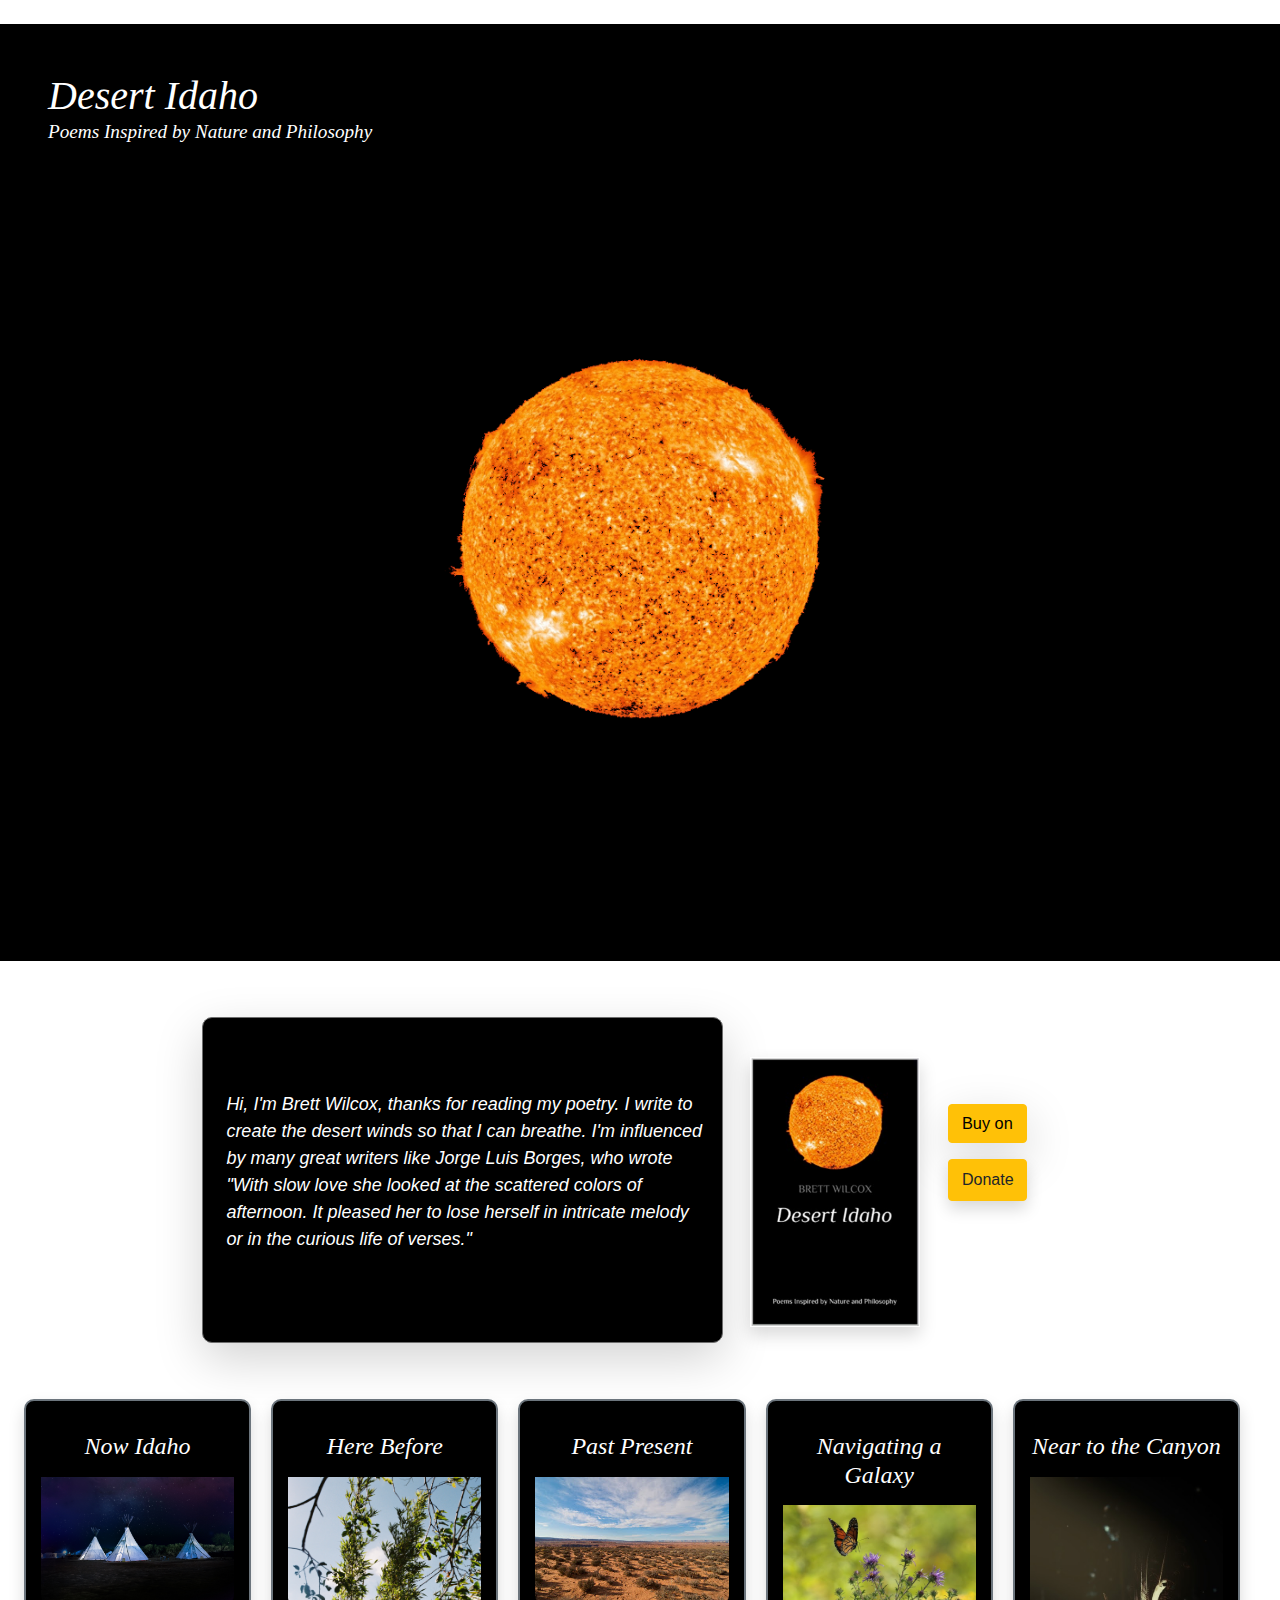
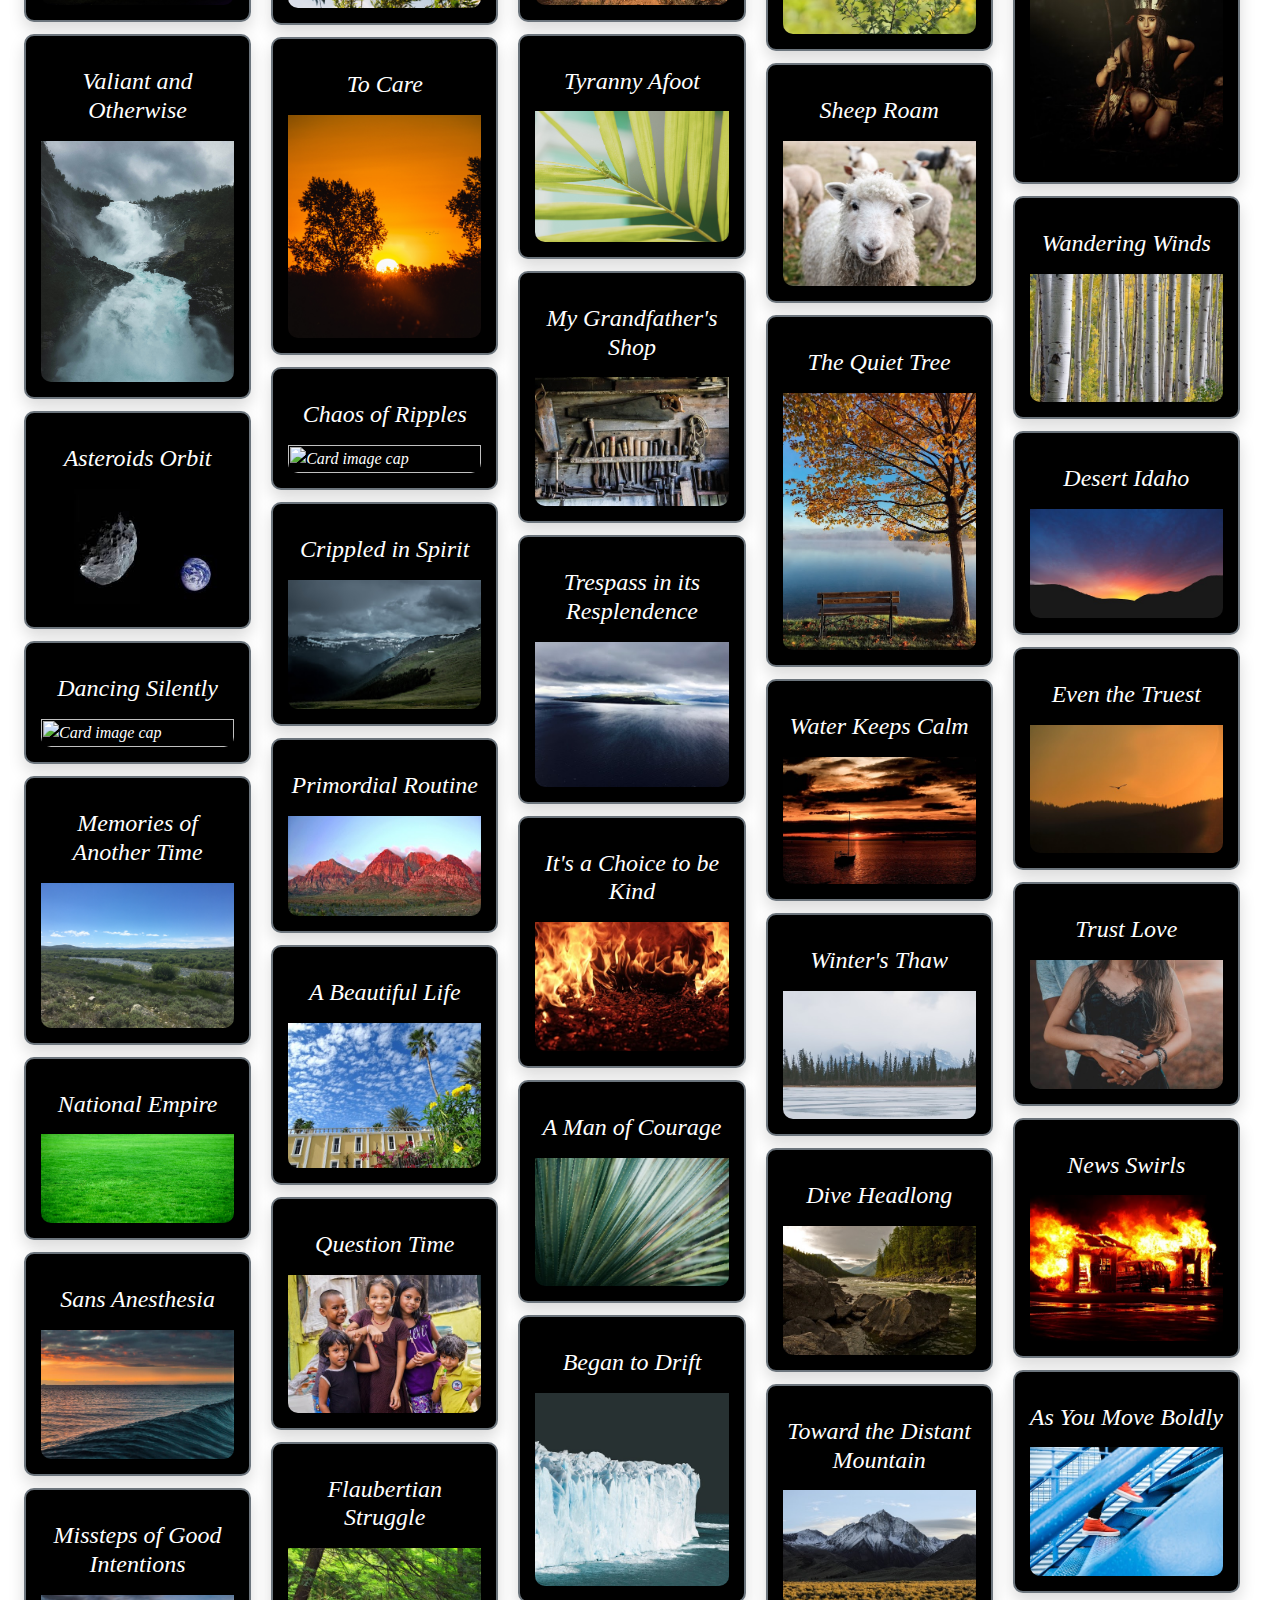
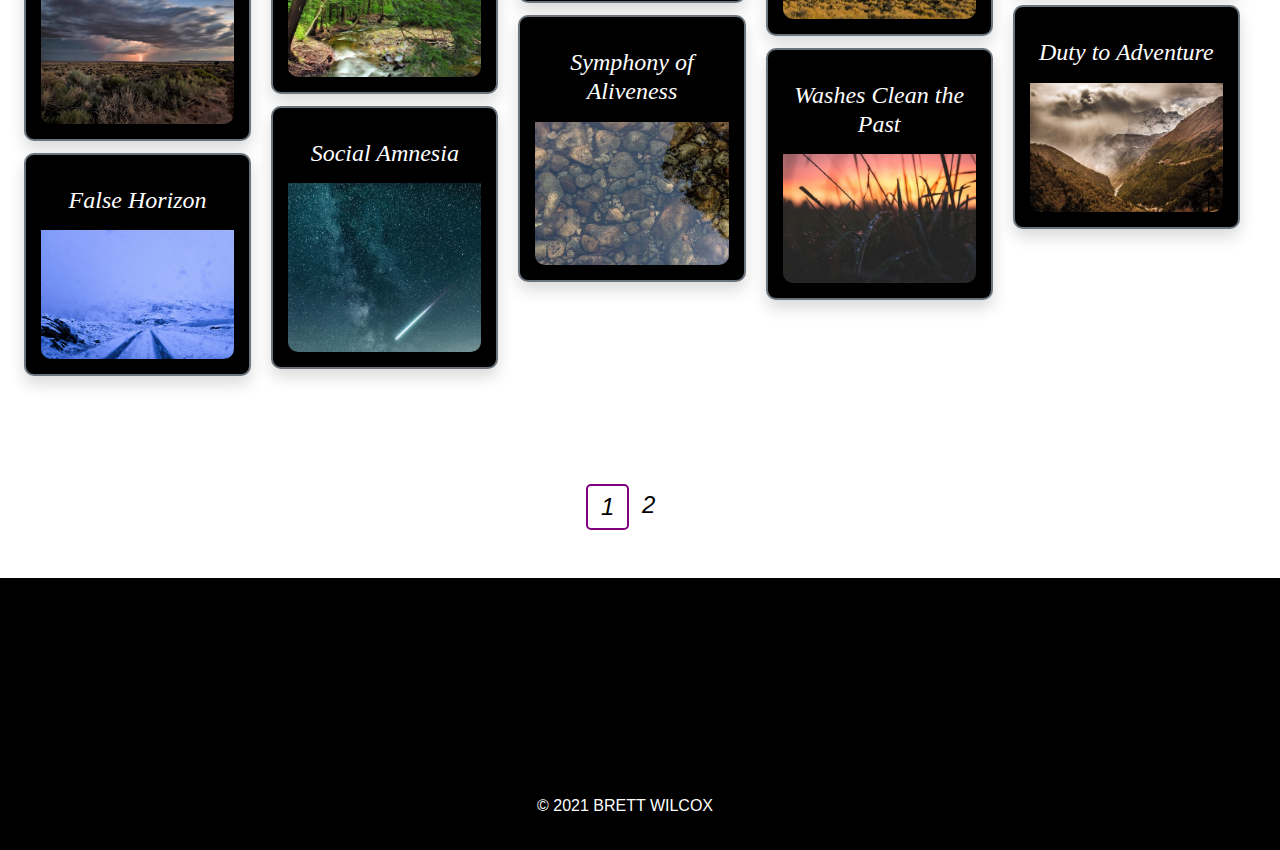
==== index.html @ bc4208cd "Finished, lets deploy" ====
﻿﻿<!DOCTYPE html>
<html lang="en">

<head>
    <!-- Global site tag (gtag.js) - Google Analytics -->
    <script async src="https://www.googletagmanager.com/gtag/js?id=UA-128717086-1"></script>
    <script>
        window.dataLayer = window.dataLayer || [];
        function gtag() { dataLayer.push(arguments); }
        gtag('js', new Date());
        gtag('config', 'UA-128717086-1');
    </script>
    <!--Google Adsense-->
    <script data-ad-client="ca-pub-0824501471021286" async
        src="https://pagead2.googlesyndication.com/pagead/js/adsbygoogle.js"></script>
    <meta charset="UTF-8">
    <meta name="viewport" content="width=device-width, initial-scale=1.0">
    <meta http-equiv="X-UA-Compatible" content="ie=edge">
    <meta http-equiv="X-Content-Security-Policy: allow 'self'; img-src data">
    <title>Desert Idaho</title>
    <link href="https://fonts.googleapis.com/css?family=Cardo:400i" rel="stylesheet">
    <link rel="apple-touch-icon" sizes="180x180" href="/apple-touch-icon.png">
    <link rel="icon" type="image/png" sizes="32x32" href="/favicon-32x32.png">
    <link rel="icon" type="image/png" sizes="16x16" href="/favicon-16x16.png">
    <link rel="icon" type="image/png" sizes="16x16" href="/favicon.ico">
    <link rel="manifest" href="/site.webmanifest">
    <link rel="stylesheet" href="https://stackpath.bootstrapcdn.com/bootstrap/4.3.1/css/bootstrap.min.css"
        integrity="sha384-ggOyR0iXCbMQv3Xipma34MD+dH/1fQ784/j6cY/iJTQUOhcWr7x9JvoRxT2MZw1T" crossorigin="anonymous">
    <link rel="stylesheet" href="https://use.fontawesome.com/releases/v5.2.0/css/all.css"
        integrity="sha384-hWVjflwFxL6sNzntih27bfxkr27PmbbK/iSvJ+a4+0owXq79v+lsFkW54bOGbiDQ" crossorigin="anonymous">
    <link rel="stylesheet" href="assets/css/style.css">
</head>
<a name="top"></a>

<body class="container-fluid col-sm-12">

    <header class="col-sm-12">
        <div class="row pt-3 sticky-top" id="top-title-subtitle">
            <h1 id="title" class="col-md-10 title pl-5 mt-4 pt-2 text-white">Desert Idaho
                <span class="sub-title">
                    <br>
                    Poems Inspired by Nature and Philosophy
                </span>
            </h1>
            <!--down arrow-->
            <div class="d-flex col-md-2 top-arrow mt-5">
                <a href="#down" id="down-arrow" class="fa"></a>
                <i class="fas fa-arrow-square-down"></i>
            </div>
        </div>
        <div id="parallax" class="row">
            <div class="col parrallax-img">
            </div>
        </div>
        <a name="down"></a>
        <div class="row">

        </div>
    </header>

    <div class="info row my-5 justify-content-center col-sm-12">
        <div class="d-flex col-sm-5 my-2 text-white shadow-lg about-box">
            <p id="about" class="about d-flex justify-content-start align-items-center pl-2">Hi, I'm Brett
                Wilcox, thanks for
                reading my poetry. I write to create the
                desert
                winds so that I can breathe. I'm
                influenced by many great writers like Jorge Luis Borges, who wrote "With slow love she looked at the
                scattered
                colors
                of afternoon. It pleased her to lose herself in intricate melody or in the curious life of verses."</p>
        </div>

        <div class="book d-flex col-sm-5 justify-content-start mb-4">
            <div class="book-buttons d-flex justify-content-center col-sm-2">
                <a href="https://www.amazon.com/Desert-Idaho-Inspired-Nature-Philosophy-ebook-dp-B07MGPR5ZM/dp/B07MGPR5ZM/ref=mt_kindle?_encoding=UTF8&me=&qid="
                    target="_blank">
                    <img src="assets/img/desertidahobook.png" alt="book" style="width: auto; height: 30vh;"
                        class="shadow">
                </a>
                <div class="two-book-buttons">
                    <div class="book-buttons">
                        <a href="https://www.amazon.com/gp/product/1792611633" target="_blank">
                            <button type="button" class="btn btn-warning shadow-lg amazon-btn ml-2 main-amazon-btn"
                                data-toggle="tooltip" data-placement="top" title="Amazon Kindle or paperback">Buy on<i
                                    class="pb-2 fab fa-1x fa-amazon"></i>
                            </button>
                        </a>
                        <a class="btn btn-warning shadow ml-2 py-2 px-3 mt-3 main-btc-btn"
                            href="https://commerce.coinbase.com/checkout/14e93c6a-bdd0-4eff-befb-8a869b2d26bf"
                            target="_blank" role="button">
                            Donate
                            <i class="pb-2 fab fa-bitcoin"></i>
                        </a>
                    </div>

                </div>
            </div>
        </div>
    </div>

    <!--Start of cards-->
    <div class="card-columns pb-5 col-sm-12" id="poems-cards">
        <!--insert poem cards here-->
    </div>

    <!--Pagination-->
    <div class="col-sm-12 d-flex justify-content-center mt-5 pb-4 col-sm-12">
        <div class="pagination mt-5">
            <a href="" class="active">1</a>
            <a href="https://desertidaho.github.io/newdesertidaho/page2.html">2</a>
        </div>
    </div>

    <footer class="col-sm-12">
        <div class="row mt-4 col-sm-12">
            <div class="col-sm-12 d-flex align-items-center justify-content-center pt-5">
                <a href="https://www.facebook.com/wilcox.brett" target="_blank"><i
                        class="fab fa-facebook fa-3x footer-icons mr-4"></i></a>
                <a href="https://twitter.com/DesertIdaho" target="_blank"><i
                        class="fab fa-twitter fa-3x footer-icons mx-4"></i></a>
                <a href="mailto:info@desertidaho.com" target="_blank"><i
                        class="far fa-envelope fa-3x footer-icons ml-4"></i></a>
            </div>
            <!--Up arrow-->
            <div class="col-sm-12 d-flex justify-content-end mb-4">
                <a href="#top" id="arrow" class="fa mt-5"></a>
            </div>
            <div class="col d-flex justify-content-center pt-5 pb-3">
                <p class="text-white copyright">&copy 2021 BRETT WILCOX</p>
            </div>
        </div>
    </footer>

    <script src="https://code.jquery.com/jquery-3.3.1.slim.min.js"
        integrity="sha384-q8i/X+965DzO0rT7abK41JStQIAqVgRVzpbzo5smXKp4YfRvH+8abtTE1Pi6jizo"
        crossorigin="anonymous"></script>
    <script src="https://cdnjs.cloudflare.com/ajax/libs/popper.js/1.14.7/umd/popper.min.js"
        integrity="sha384-UO2eT0CpHqdSJQ6hJty5KVphtPhzWj9WO1clHTMGa3JDZwrnQq4sF86dIHNDz0W1"
        crossorigin="anonymous"></script>
    <script src="https://stackpath.bootstrapcdn.com/bootstrap/4.3.1/js/bootstrap.min.js"
        integrity="sha384-JjSmVgyd0p3pXB1rRibZUAYoIIy6OrQ6VrjIEaFf/nJGzIxFDsf4x0xIM+B07jRM"
        crossorigin="anonymous"></script>

    <script type="module" src="app/main.js"></script>

    <!--Down arrow scroll bottom of page-->
    <script>
        function downArrow() {
            let chain = document.getElementById('down-arrow');
            chain.innerHTML = "&#xf107;";

            setTimeout(function () {
                chain.innerHTML = "&#xf103;";
            }, 1000);
        }

        downArrow();

        // Animate Every 2 Seconds
        setInterval(downArrow, 2000);
    </script>

    <!--Up arrow scroll bottom of page-->
    <script>
        function upArrow() {
            let chain = document.getElementById('arrow');
            chain.innerHTML = "&#xf102;";

            setTimeout(function () {
                chain.innerHTML = "&#xf106;";
            }, 1000);
        }

        upArrow();

        // Animate Every 2 Seconds
        setInterval(upArrow, 2000);
    </script>

    <!--Smooth scrolling for arrow to top of page-->
    <script>
        $(function () {
            $('a[href*="#"]:not([href="#"])').click(function () {
                if (location.pathname.replace(/^\//, '') == this.pathname.replace(/^\//, '') && location.hostname ==
                    this.hostname) {
                    var target = $(this.hash);
                    target = target.length ? target : $('[name=' + this.hash.slice(1) + ']');
                    if (target.length) {
                        $('html, body').animate({
                            scrollTop: target.offset().top
                        }, 2500);
                        return false;
                    }
                }
            });
        });
    </script>

</body>

</html>
---- assets/css/style.css ----
body {
  font-family: "Palatino Linotype", "Book Antiqua", Palatino, serif;
  font-style: oblique;
  color: #2d2d2e !important;
  overflow-x: hidden !important;
  min-width: 100vw !important;
  padding: 0px 0px !important;
}

#top-title-subtitle {
  background-color: black;
}

.title {
  font-weight: 500;
  color: white;
}

.title a:hover {
  text-decoration: none;
  color: gray;
}

.sub-title {
  font-size: 1.2rem;
}

#down-arrow {
  font-size: 2rem;
  text-decoration: none;
  color: gray;
  margin-left: 11vw;
}

.down {
  margin-top: 30vh;
}

.parrallax-img {
  background-color: black;
  background-position: relative;
  background-position: 50% 68%;
  background-size: 35%;
  background-repeat: no-repeat;
  min-height: 100%;
  height: 90vh;
  background-image: url(../img/transparent-sun.png);
  /*
    fixed = parallax
    scroll = normal
  */
  background-attachment: fixed;
}

.about-box {
  border-radius: 10px;
  border: 1px solid rgb(110, 110, 110);
  background-color: black;
}

.about {
  font-family: Arial, Helvetica, sans-serif;
  font-style: oblique;
  font-size: large;
}

.info {
  margin-left: 10vw !important;
}

.book {
  margin-left: 7vw !important;
  padding-bottom: 0px !important;
}

.amazon-btn {
  color: black;
  padding: 0.65vh 1.1vw 0.65vh 1.1vw !important;
  font-size: 1.02rem;
}

.book-buttons {
  margin-top: 5.3vh;
  margin-left: 20px;
}

.main-amazon-btn,
.main-btc-btn {
  padding-left: 1vw !important;
  padding-right: 1vw !important;
}

.btn,
.copyright,
.new-poem {
  font-family: Arial, Helvetica, sans-serif;
  font-style: normal;
  font-weight: 400;
}

.card-columns {
  column-count: 5;
  margin: 0px 0px !important;
  margin-left: -0.5rem !important;
  padding: 0px 2rem !important;
}

.card {
  cursor: pointer;
  border: 2px solid black;
  border-radius: 10px;
  color: white;
  background-color: black;
}

.card-body {
  padding: 15px;
}

.card-img-bottom {
  min-width: 100% !important;
  border-bottom-left-radius: 10px;
  border-bottom-right-radius: 10px ;
}

.modal {
  margin-left: 0.6rem !important;
}

.modal-title,
.modal-body {
  color: black;
  }

h5 {
  font-weight: 600;
}

input {
  width: 76% !important;
  min-width: 76% !important;
  margin-top: 0.3rem;
}

#first-raindrops {
  font-size: 0.8rem !important;
}

.footer-icons {
  color: white;
}

#arrow {
  font-size: 2rem;
  text-decoration: none;
  color: gray;
}

.pagination,
.pagination-title {
  font-family: Arial, Helvetica, sans-serif;
  font-style: oblique;
  font-size: large;
  margin-right: 2vw !important;
}

.pagination a {
  font-size: 1.5rem;
  color: black;
  padding: 0.2rem 0.8rem;
  text-decoration: none;
  border-radius: 5px;
}

.pagination a.active {
  border: 2px solid purple;
}

.pagination a:hover:not(.active) {
  background-color: yellow;
}

.padding2 {
  margin-left: -1vw !important;
}

footer {
  background-color: black;
  min-width: 100vw !important;
}

.page-2-header {
  margin: 0px 0px 40px 0px !important;
  padding: 0px 0px !important;
}

.page-2-title {
  padding-bottom: 2rem !important;
}

@media (max-width: 1050px) and (min-width: 701px) {

  #top-title-subtitle {
    background-color: white;
  }

  .title {
    color: black !important;
    font-size: 1.9rem;
    margin-top: 2.5rem !important;
  }

  .sub-title {
    color: black !important;
    margin-top: 3.3rem !important;
    font-size: 1.3rem;
  }

  #down-arrow {
    display: none;
  }

  .parrallax-img {
    display: none !important;
  }

  .about-box {
    padding-left: 0px !important;
    margin-left: 0vw;
  }

  .book {
    padding-left: -15vw !important;
  }

  .info {
    padding-left: -10px !important;
  }

  .card {
  cursor: none;
  }

  h4 {
    font-size: 1.0rem;
  }

}

@media (max-width:700px) {

  body {
    overflow-x: clip !important;
  }

  #top-title-subtitle {
    background-color: white;
    margin: 0px 0px !important;
    padding: 0px 0px !important;
  }

  .title {
    color: black !important;
    font-size: 1.5rem;
    margin-top: 2rem !important;
  }

  .sub-title {
    color: black !important;
    font-size: 0.8rem;
  }

  #down-arrow {
    display: none;
  }

  .parrallax-img {
    display: none !important;
  }

   .book {
    padding-left: 0vw !important;
  }

  .info {
    padding-left: 0px !important;
    margin-left: 0px !important;
  }

  .two-book-buttons {
    margin-top: 30px !important;
  }

  .about-box {
    margin-top: -3rem !important;
    margin-left: 10vw !important;
    margin-right: 10vw !important;
    padding-left: 0.8rem !important;
    padding-right: 0.8rem !important;
  }

  .about {
    margin-top: 1.3rem !important;
  }

  .book {
    margin: 9vw 0 0 10vw;
  }

  .page2-book {
    margin-top: -5vh !important;
  }

  .amazon-btn {
    padding: 0.65vh 4.6vw 0.65vh 4.6vw !important;
  }

  .fa-amazon {
    margin-top: 1vh !important;
    margin-left: 1.5vw !important;
  }

  .main-btc-btn {
    padding-left: 4.5vw !important;
    padding-right: 4.5vw !important;
  }

  .book-buttons {
    margin-top: 2vh;
  }

  .about {
    font-size: 0.9rem !important;
  }

  .card-columns {
    column-count: 1;
    margin-left: 0rem !important;
  }

  .modal {
    max-width: 95vw !important;
  }

  .card {
  cursor: none;
  }

  p {
    font-size: 0.6rem;
  }

  .maria_flores {
    font-size: 0.5rem !important;
  }

  .pagination-title {
    font-size: 0.8rem;
  }

  .footer-icons {
    size: 20% !important;
  }

  footer {
    min-width: 100vw;
  }

  footer div {
    margin: 0px 0px !important;
    padding: 0px 0px !important;
  }

  .page-2-header {
    margin: 0px 0px !important;
    padding: 0px 0px !important;
  }

  .page-2-title {
    padding-bottom: 0rem !important;
  } 

}
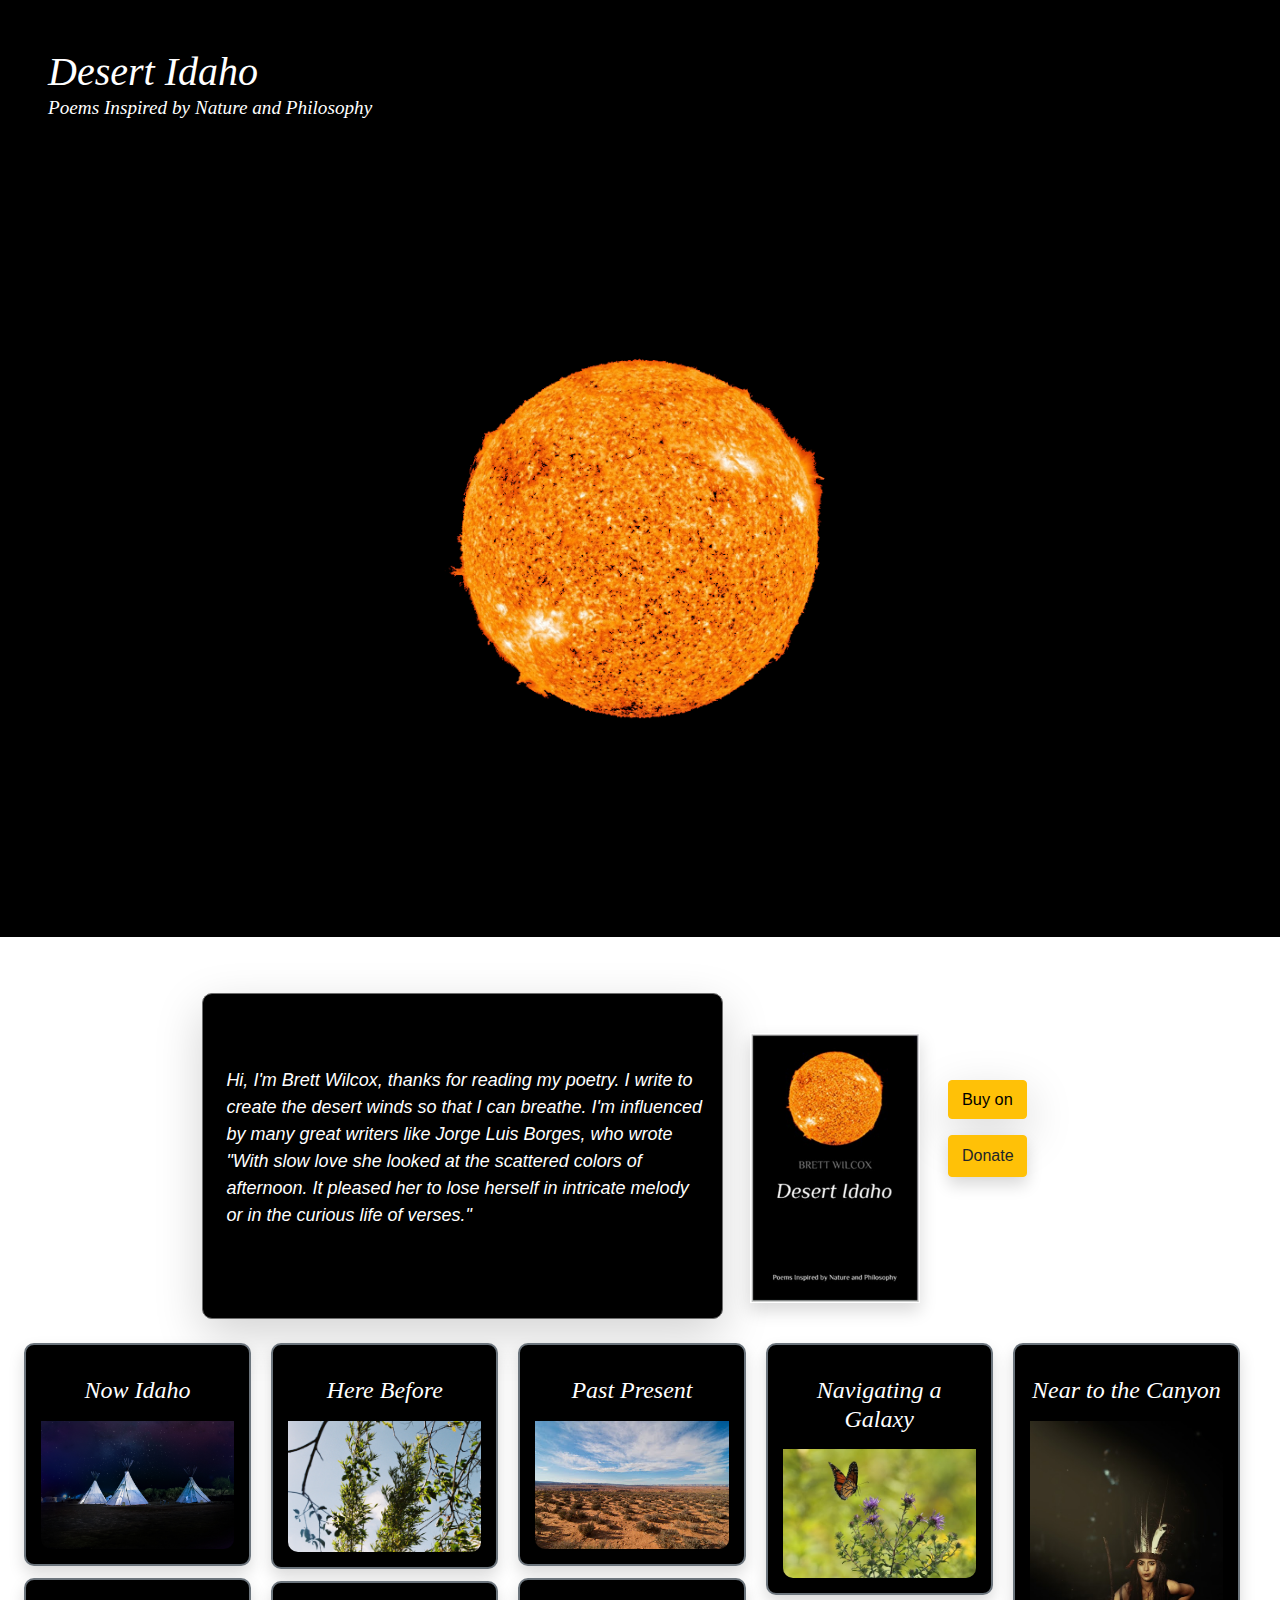
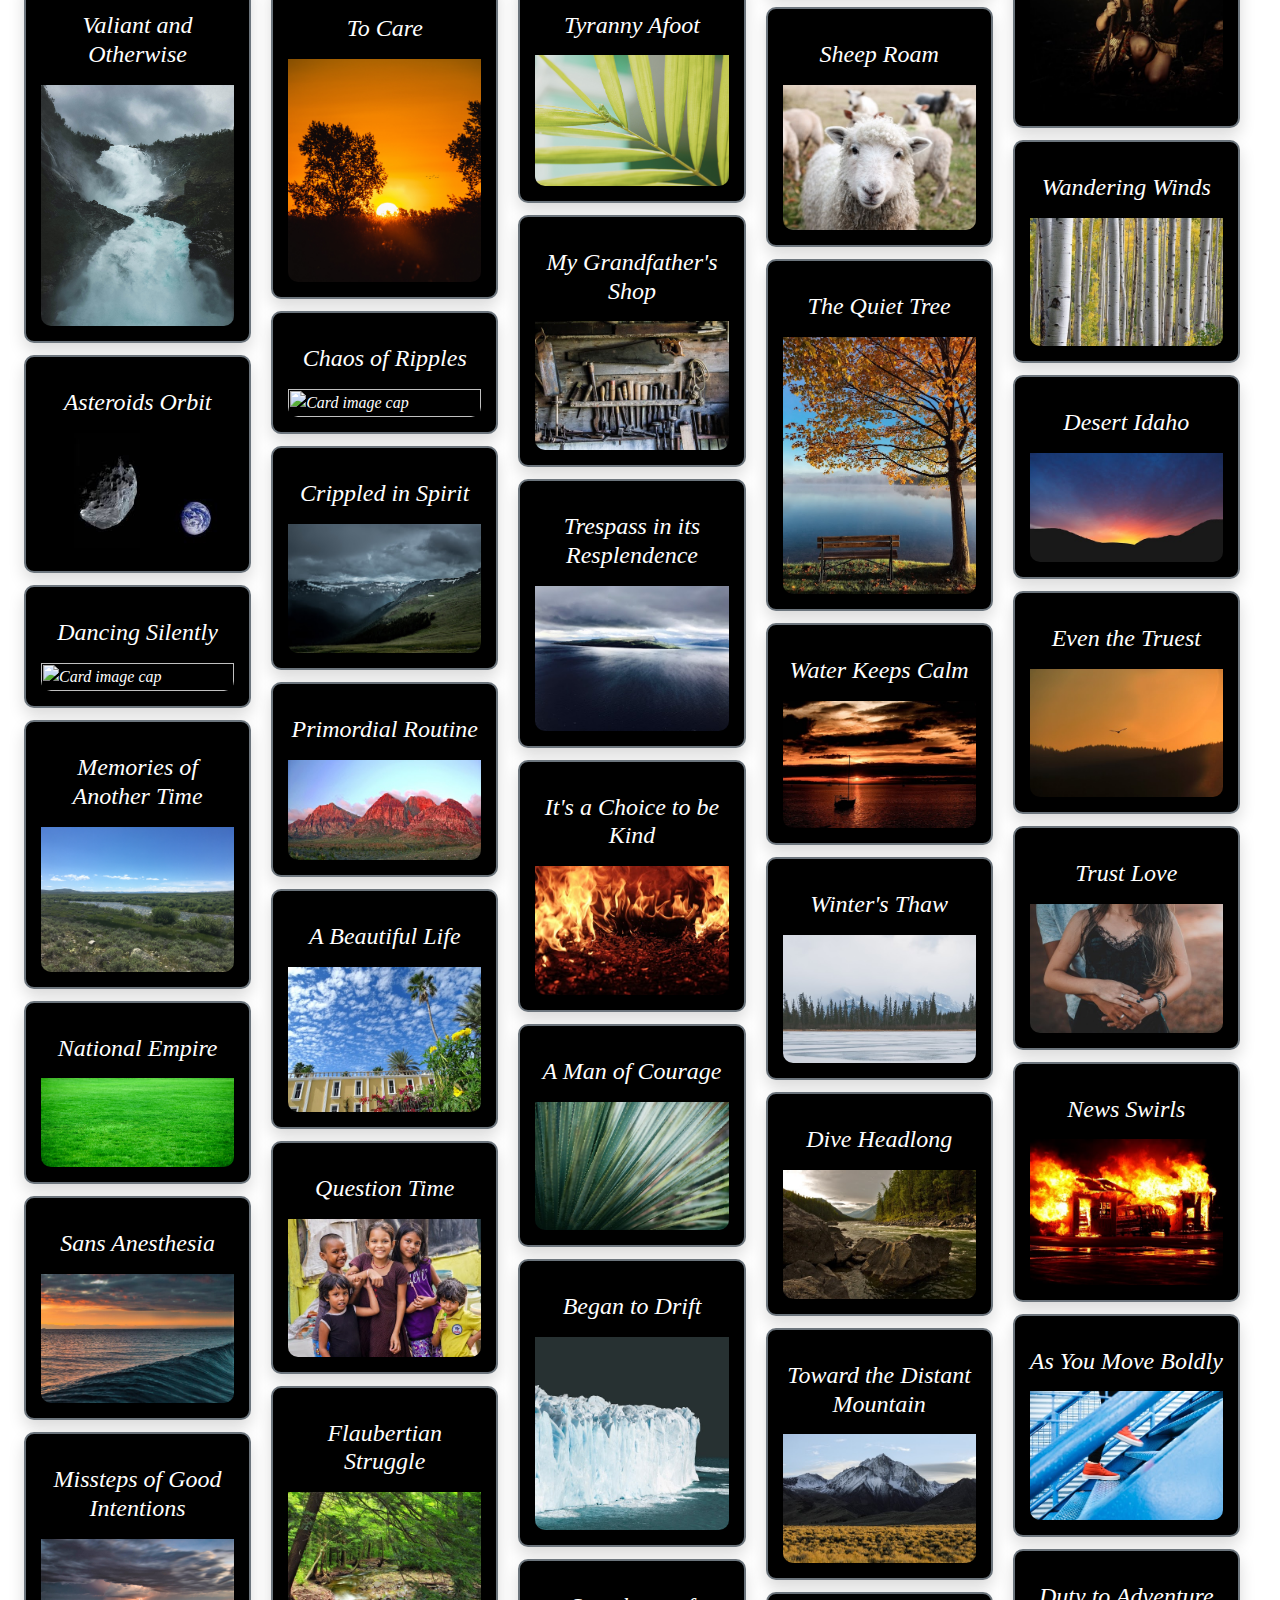
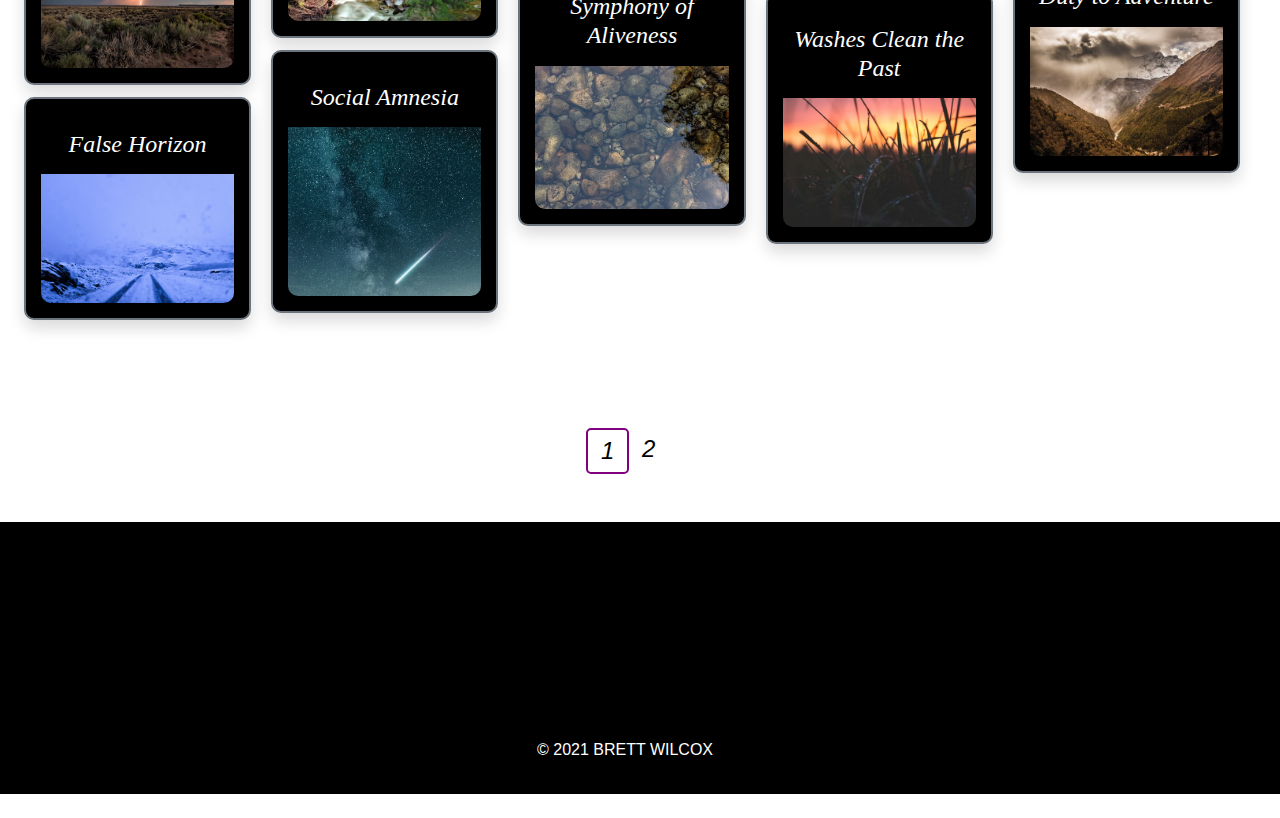
==== commit 9b8f0b6c: "Now finished, haha" ====
--- a/index.html
+++ b/index.html
@@ -58,7 +58,7 @@
         </div>
     </header>
 
-    <div class="info row my-5 justify-content-center col-sm-12">
+    <div class="info row mt-5 mb-3 justify-content-center col-sm-12">
         <div class="d-flex col-sm-5 my-2 text-white shadow-lg about-box">
             <p id="about" class="about d-flex justify-content-start align-items-center pl-2">Hi, I'm Brett
                 Wilcox, thanks for
--- a/assets/css/style.css
+++ b/assets/css/style.css
@@ -5,6 +5,7 @@
   overflow-x: hidden !important;
   min-width: 100vw !important;
   padding: 0px 0px !important;
+  margin-top: -1.5rem !important;
 }
 
 #top-title-subtitle {
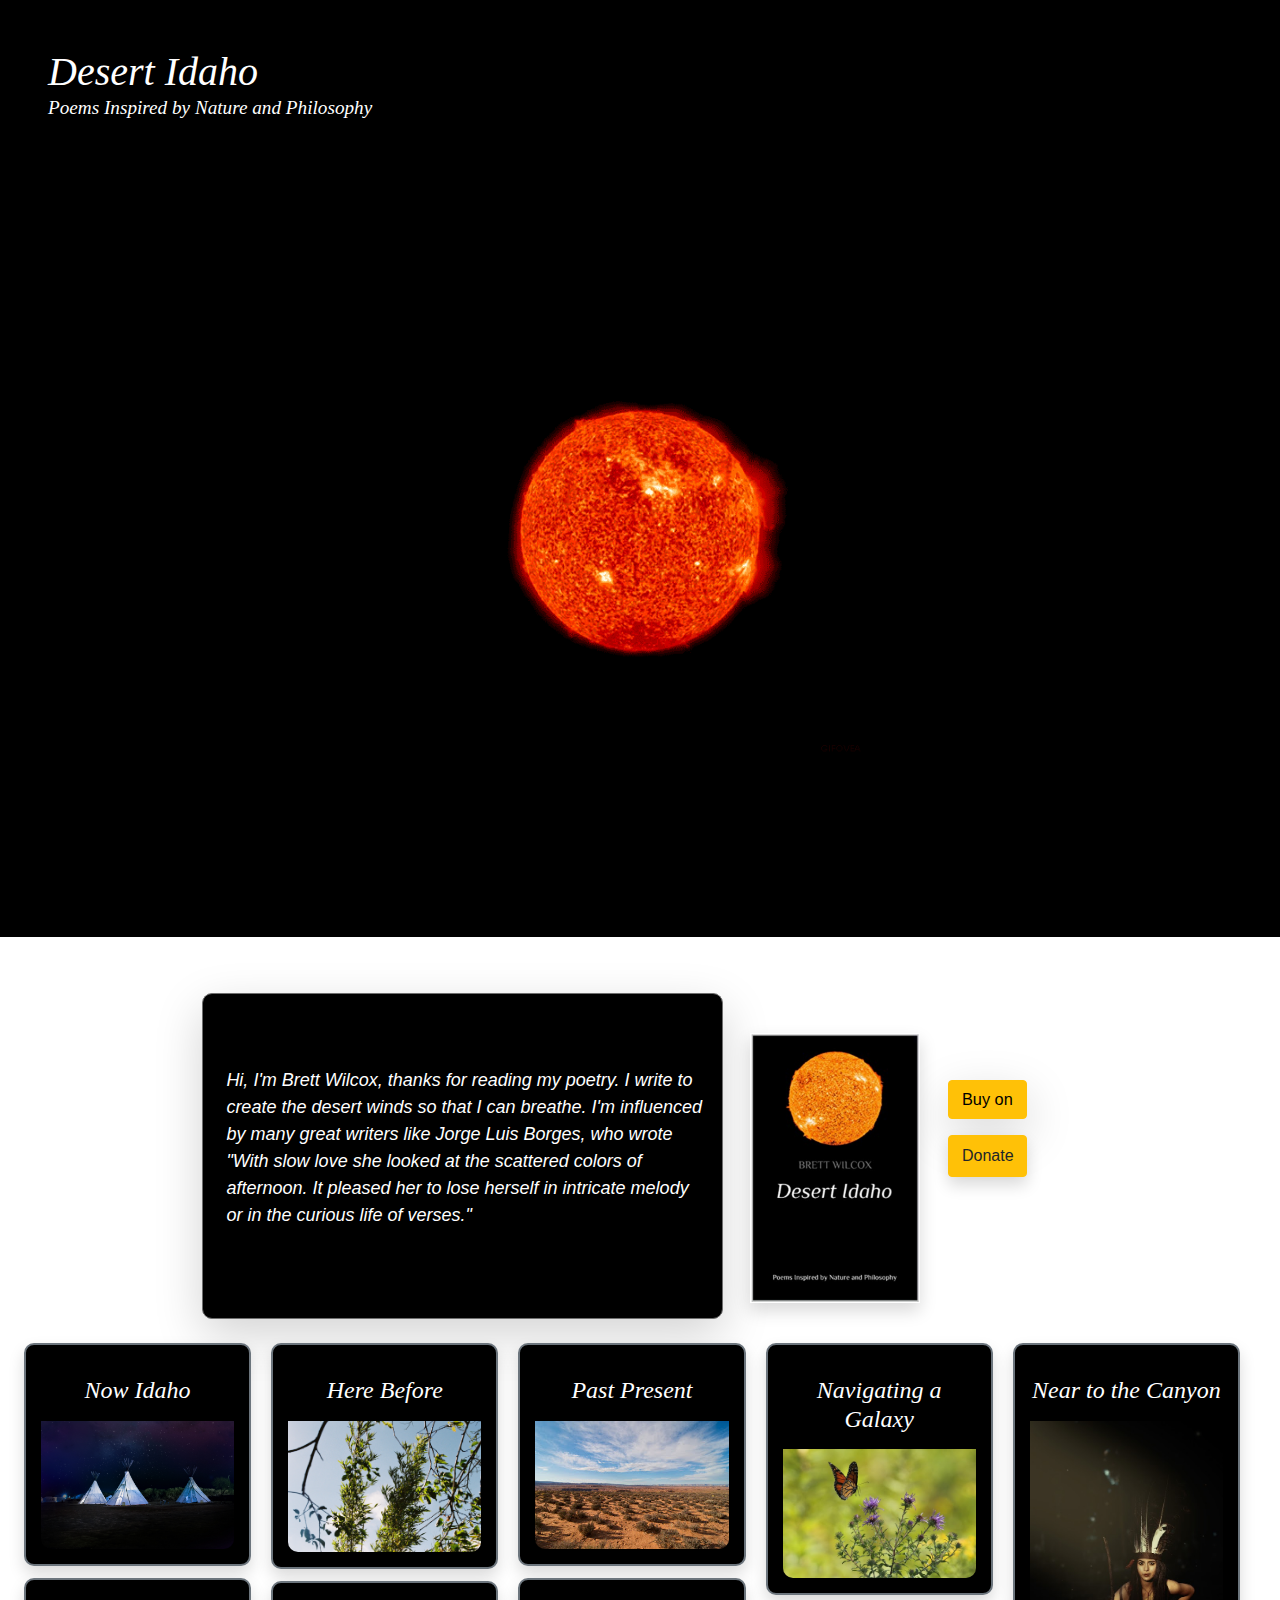
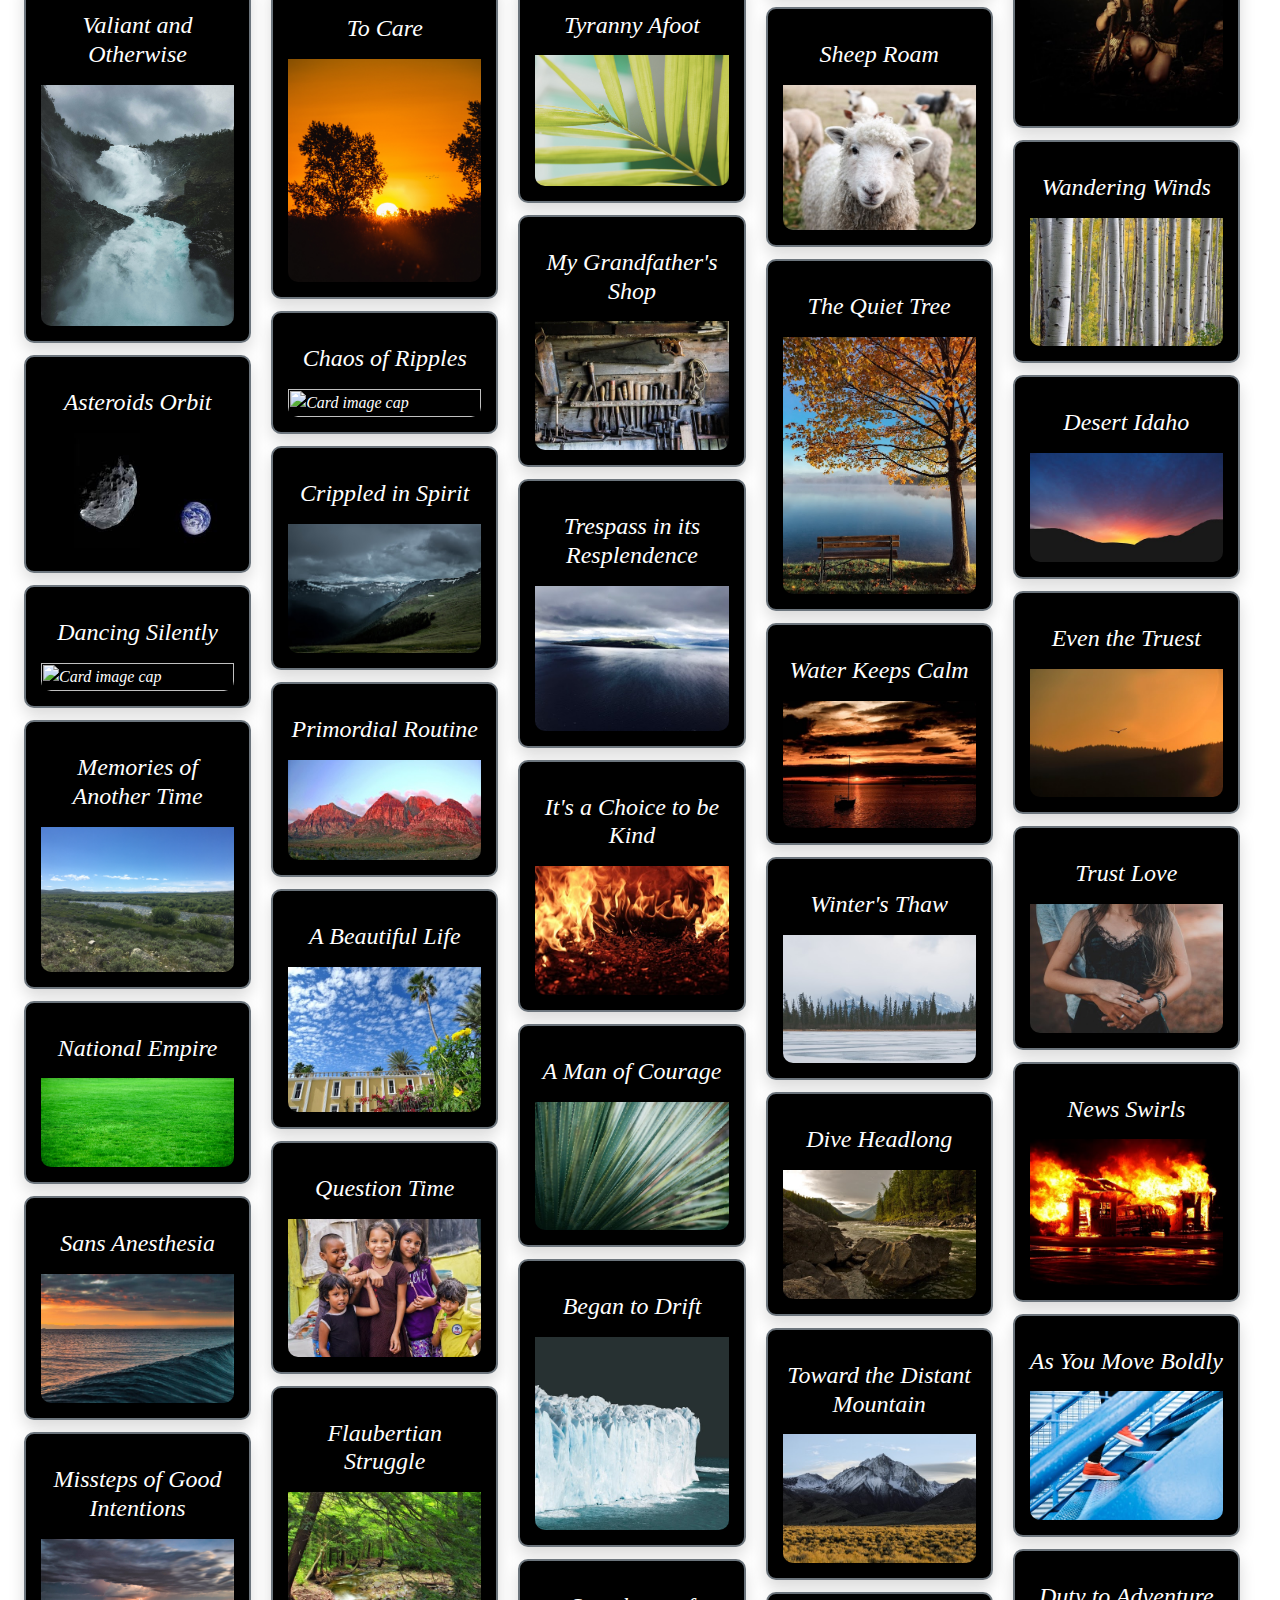
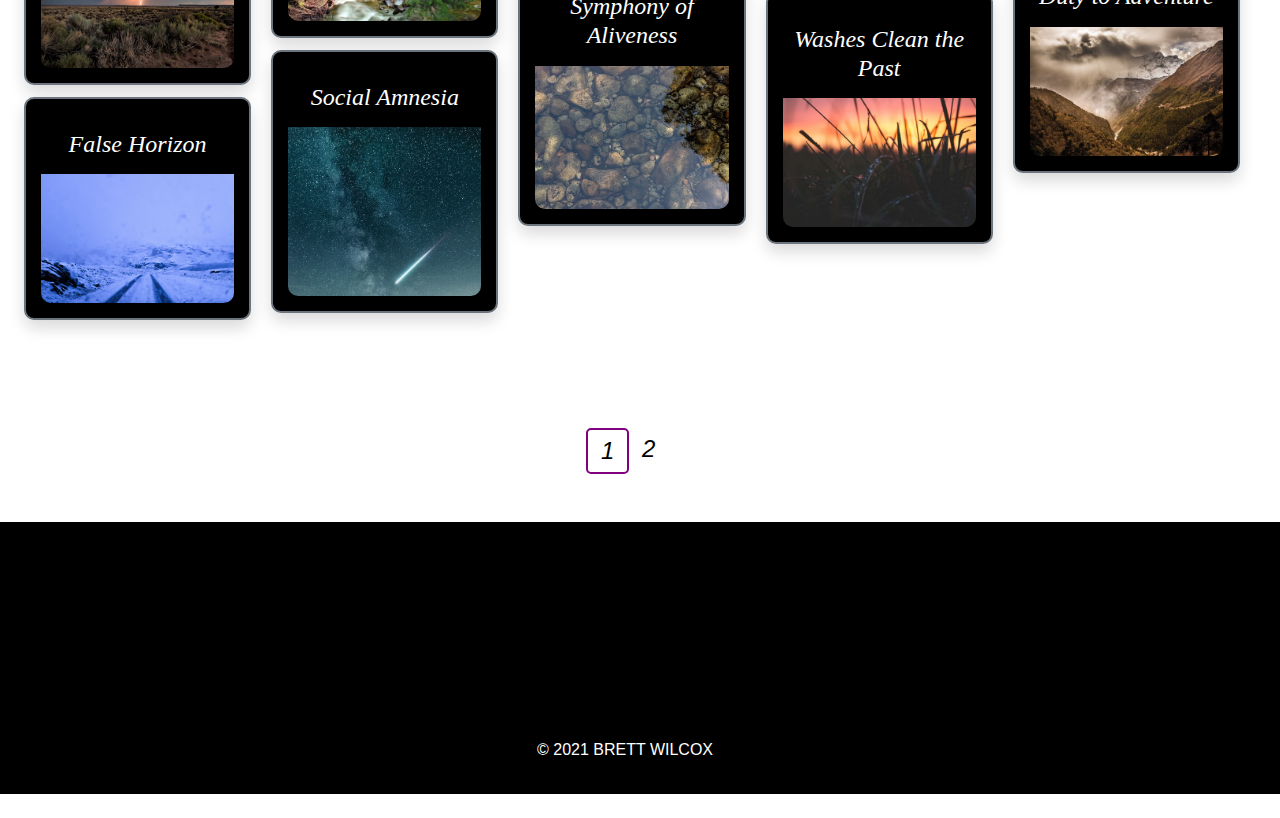
==== commit 94cd55ff: "Sun and css" ====
--- a/index.html
+++ b/index.html
@@ -49,12 +49,11 @@
             </div>
         </div>
         <div id="parallax" class="row">
-            <div class="col parrallax-img">
+            <div class="col-sm-12 parallax-img">
             </div>
         </div>
         <a name="down"></a>
         <div class="row">
-
         </div>
     </header>
 
@@ -73,8 +72,7 @@
 
         <div class="book d-flex col-sm-5 justify-content-start mb-4">
             <div class="book-buttons d-flex justify-content-center col-sm-2">
-                <a href="https://www.amazon.com/Desert-Idaho-Inspired-Nature-Philosophy-ebook-dp-B07MGPR5ZM/dp/B07MGPR5ZM/ref=mt_kindle?_encoding=UTF8&me=&qid="
-                    target="_blank">
+                <a href="https://www.amazon.com/gp/product/1792611633" target="_blank">
                     <img src="assets/img/desertidahobook.png" alt="book" style="width: auto; height: 30vh;"
                         class="shadow">
                 </a>
@@ -93,7 +91,6 @@
                             <i class="pb-2 fab fa-bitcoin"></i>
                         </a>
                     </div>
-
                 </div>
             </div>
         </div>
@@ -123,7 +120,7 @@
                         class="far fa-envelope fa-3x footer-icons ml-4"></i></a>
             </div>
             <!--Up arrow-->
-            <div class="col-sm-12 d-flex justify-content-end mb-4">
+            <div class="col-sm-12 d-flex justify-content-center mb-4">
                 <a href="#top" id="arrow" class="fa mt-5"></a>
             </div>
             <div class="col d-flex justify-content-center pt-5 pb-3">
@@ -141,7 +138,6 @@
     <script src="https://stackpath.bootstrapcdn.com/bootstrap/4.3.1/js/bootstrap.min.js"
         integrity="sha384-JjSmVgyd0p3pXB1rRibZUAYoIIy6OrQ6VrjIEaFf/nJGzIxFDsf4x0xIM+B07jRM"
         crossorigin="anonymous"></script>
-
     <script type="module" src="app/main.js"></script>
 
     <!--Down arrow scroll bottom of page-->
@@ -149,14 +145,11 @@
         function downArrow() {
             let chain = document.getElementById('down-arrow');
             chain.innerHTML = "&#xf107;";
-
             setTimeout(function () {
                 chain.innerHTML = "&#xf103;";
             }, 1000);
         }
-
         downArrow();
-
         // Animate Every 2 Seconds
         setInterval(downArrow, 2000);
     </script>
@@ -166,35 +159,13 @@
         function upArrow() {
             let chain = document.getElementById('arrow');
             chain.innerHTML = "&#xf102;";
-
             setTimeout(function () {
                 chain.innerHTML = "&#xf106;";
             }, 1000);
         }
-
         upArrow();
-
         // Animate Every 2 Seconds
         setInterval(upArrow, 2000);
-    </script>
-
-    <!--Smooth scrolling for arrow to top of page-->
-    <script>
-        $(function () {
-            $('a[href*="#"]:not([href="#"])').click(function () {
-                if (location.pathname.replace(/^\//, '') == this.pathname.replace(/^\//, '') && location.hostname ==
-                    this.hostname) {
-                    var target = $(this.hash);
-                    target = target.length ? target : $('[name=' + this.hash.slice(1) + ']');
-                    if (target.length) {
-                        $('html, body').animate({
-                            scrollTop: target.offset().top
-                        }, 2500);
-                        return false;
-                    }
-                }
-            });
-        });
     </script>
 
 </body>
--- a/assets/css/style.css
+++ b/assets/css/style.css
@@ -37,7 +37,7 @@
   margin-top: 30vh;
 }
 
-.parrallax-img {
+.parallax-img {
   background-color: black;
   background-position: relative;
   background-position: 50% 68%;
@@ -45,12 +45,9 @@
   background-repeat: no-repeat;
   min-height: 100%;
   height: 90vh;
-  background-image: url(../img/transparent-sun.png);
-  /*
-    fixed = parallax
-    scroll = normal
-  */
+  background-image: url(../img/thesungiphy.gif);
   background-attachment: fixed;
+  animation-play-state: running;
 }
 
 .about-box {
@@ -201,18 +198,26 @@
 
 @media (max-width: 1050px) and (min-width: 701px) {
 
+
+  header {
+    padding: 0px 0px !important;
+  }
+
   #top-title-subtitle {
-    background-color: white;
+    background-color: black;
+    margin: 0px 0px !important;
+    padding: 0px 0px !important;
+    width: 100vw !important;
   }
 
   .title {
-    color: black !important;
+    color: white !important;
     font-size: 1.9rem;
     margin-top: 2.5rem !important;
   }
 
   .sub-title {
-    color: black !important;
+    color: white !important;
     margin-top: 3.3rem !important;
     font-size: 1.3rem;
   }
@@ -221,8 +226,14 @@
     display: none;
   }
 
-  .parrallax-img {
-    display: none !important;
+  .parallax-img {
+     background-image: url(../img/transparent-sun.png) !important;
+     z-index: 1 !important;
+     background-attachment: initial !important;
+     display: block !important;
+     background-position: 50% 38%;
+     background-size: 45%;
+     padding: 0px 0px !important;
   }
 
   .about-box {
@@ -254,29 +265,50 @@
     overflow-x: clip !important;
   }
 
+  header {
+    padding: 0px 0px 0px 0px !important;
+    max-width: 100vw !important;
+  }
+
+  .info {
+    padding-top: 2.3rem !important;
+  }
+
   #top-title-subtitle {
-    background-color: white;
-    margin: 0px 0px !important;
-    padding: 0px 0px !important;
+    background-color: black;
+    margin: 0px 0px 0px 0px !important;
+    padding: 0px 0px 0px 0px !important;
+    max-width: 100vw !important;
+    overflow-x: hidden !important;
+  }
+
+  div .parallax-img {
+     background-image: url(../img/transparent-sun.png) !important;
+     z-index: 1 !important;
+     background-attachment: initial !important;
+     display: block !important;
+     background-position: 48% 28%;
+     background-size: 55%;
+  }
+
+  #parallax {
+    max-width: 100vw !important;
+    margin-left: 0px !important;
   }
 
   .title {
-    color: black !important;
+    color: white !important;
     font-size: 1.5rem;
     margin-top: 2rem !important;
   }
 
   .sub-title {
-    color: black !important;
+    color: white !important;
     font-size: 0.8rem;
   }
 
   #down-arrow {
     display: none;
-  }
-
-  .parrallax-img {
-    display: none !important;
   }
 
    .book {
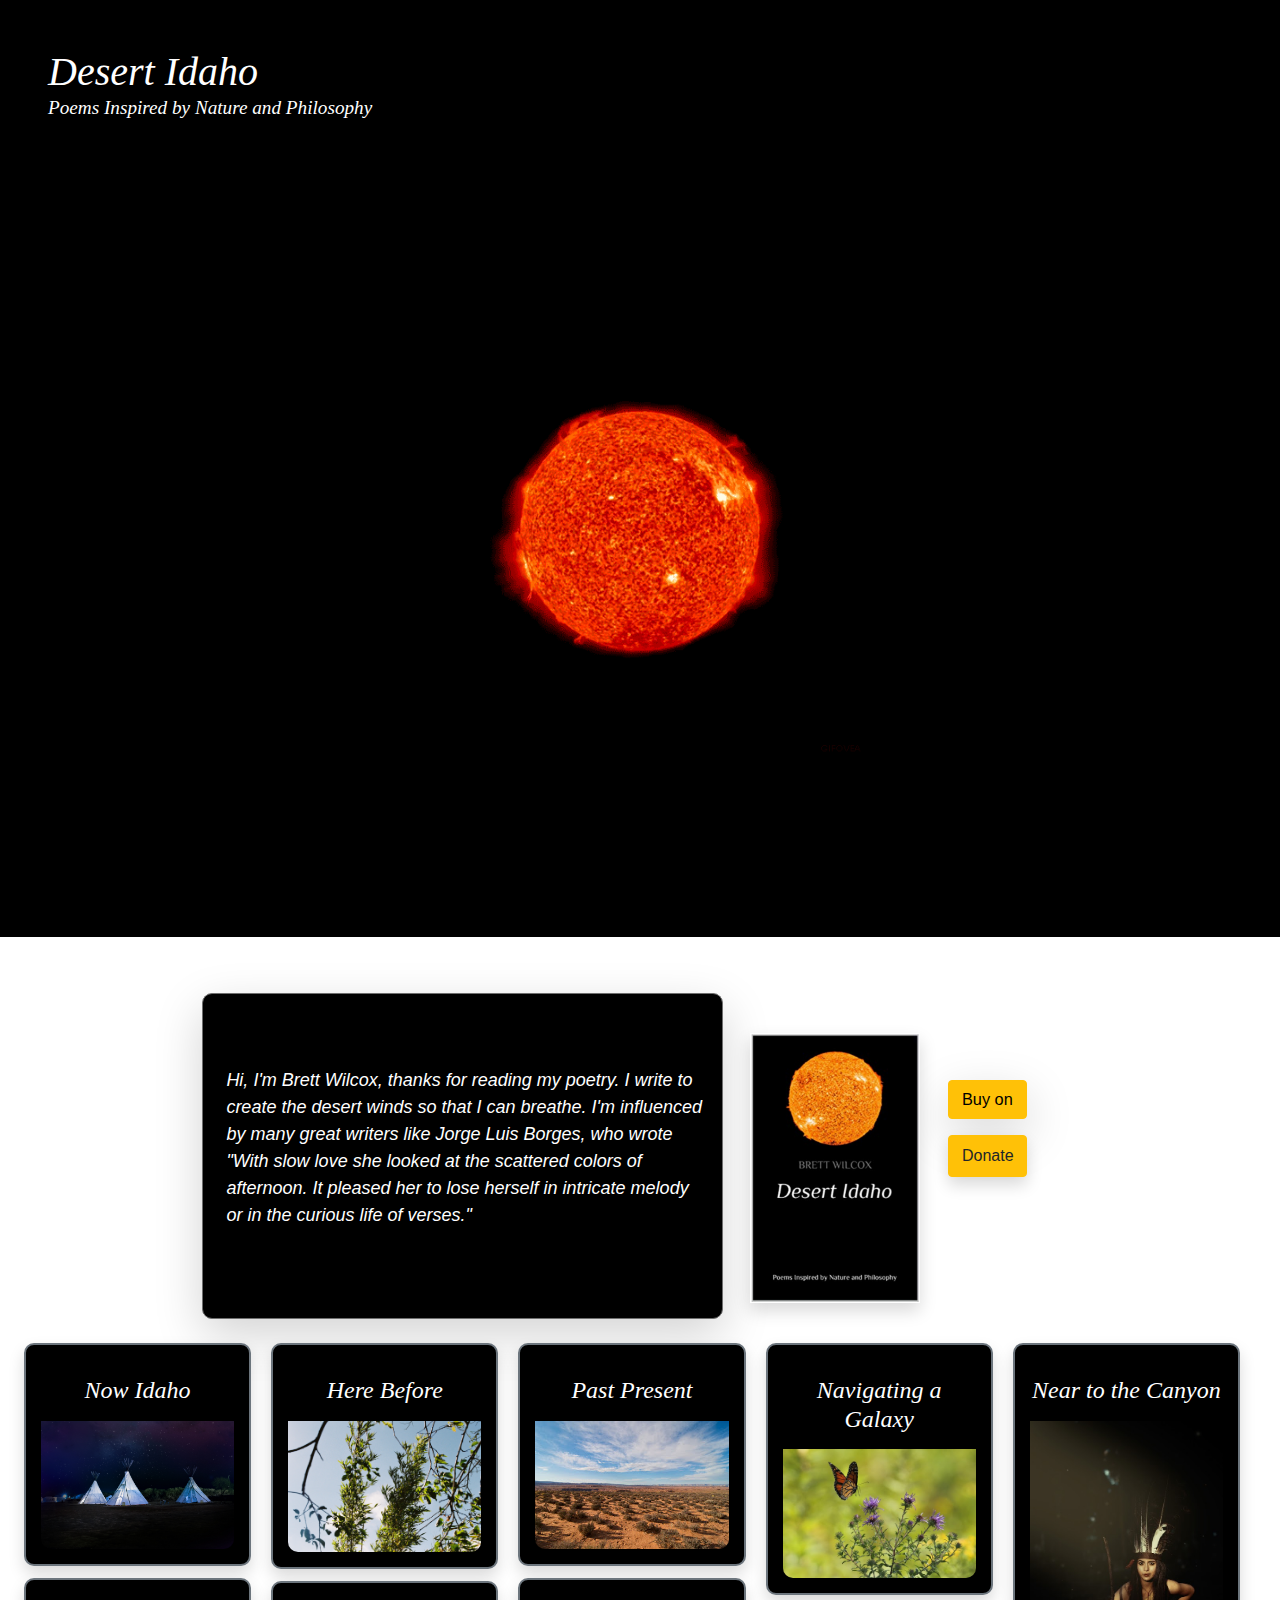
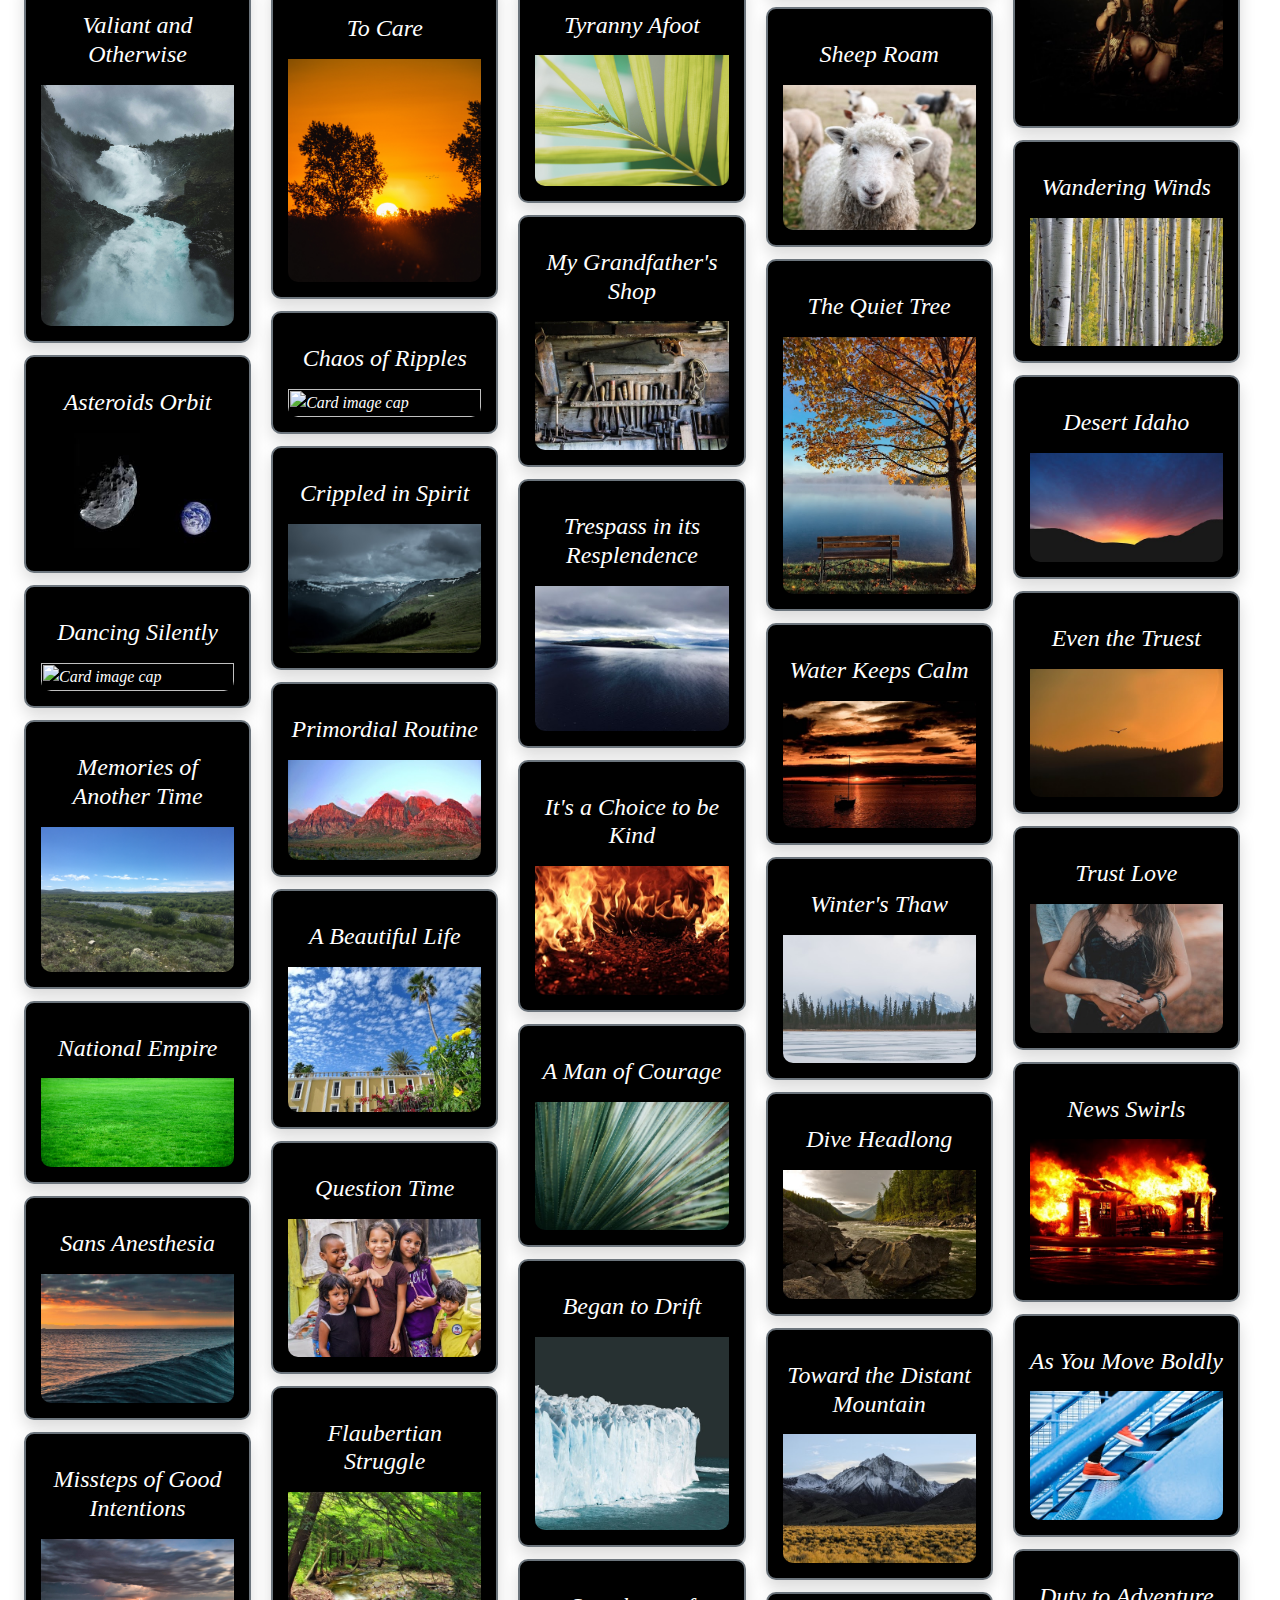
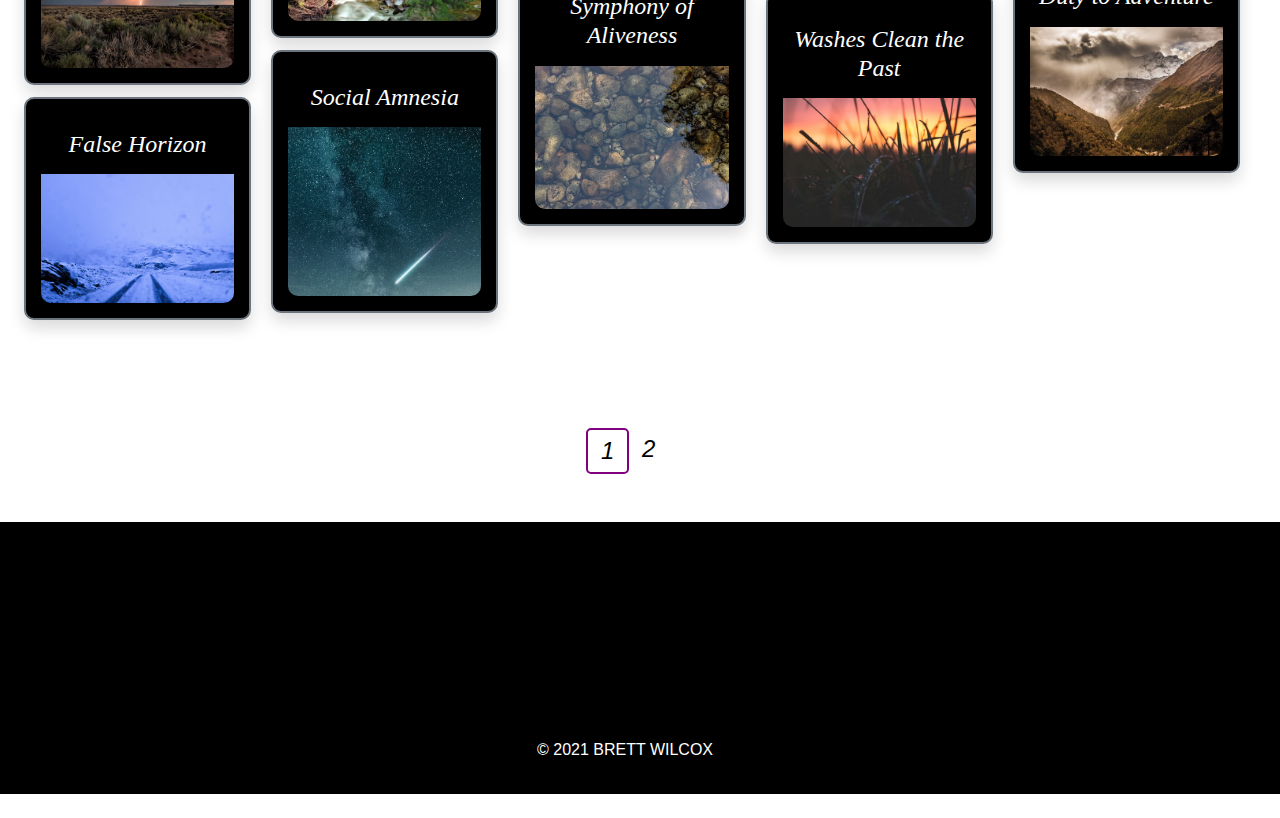
==== commit 081c4d28: "Down arrow mobile, CSS" ====
--- a/index.html
+++ b/index.html
@@ -37,7 +37,7 @@
     <header class="col-sm-12">
         <div class="row pt-3 sticky-top" id="top-title-subtitle">
             <h1 id="title" class="col-md-10 title pl-5 mt-4 pt-2 text-white">Desert Idaho
-                <span class="sub-title">
+                <span class="sub-title mt-5">
                     <br>
                     Poems Inspired by Nature and Philosophy
                 </span>
--- a/assets/css/style.css
+++ b/assets/css/style.css
@@ -222,18 +222,19 @@
     font-size: 1.3rem;
   }
 
-  #down-arrow {
-    display: none;
+  #down-arrow,
+  .top-arrow {
+    margin: 23px 0px 0px 45vw !important;
+    padding: 0px 0px 0px 0px !important;
+    position: absolute !important;
   }
 
   .parallax-img {
      background-image: url(../img/transparent-sun.png) !important;
-     z-index: 1 !important;
-     background-attachment: initial !important;
-     display: block !important;
-     background-position: 50% 38%;
-     background-size: 45%;
+     background-position: 50% 42%;
+     background-size: 40%;
      padding: 0px 0px !important;
+     background-attachment: scroll;
   }
 
   .about-box {
@@ -277,18 +278,16 @@
   #top-title-subtitle {
     background-color: black;
     margin: 0px 0px 0px 0px !important;
-    padding: 0px 0px 0px 0px !important;
+    padding: 0px 0px 20px 0px !important;
     max-width: 100vw !important;
     overflow-x: hidden !important;
   }
 
   div .parallax-img {
      background-image: url(../img/transparent-sun.png) !important;
-     z-index: 1 !important;
-     background-attachment: initial !important;
-     display: block !important;
-     background-position: 48% 28%;
+     background-position: 48% 30%;
      background-size: 55%;
+     background-attachment: scroll;
   }
 
   #parallax {
@@ -307,12 +306,20 @@
     font-size: 0.8rem;
   }
 
-  #down-arrow {
-    display: none;
+  #down-arrow,
+  .top-arrow {
+    margin: 23px 0px 0px 43vw !important;
+    padding: 0px 0px 0px 0px !important;
+    position: absolute !important;
+  }
+
+  .page2downarrow {
+    margin: 40px 0px 0px 43vw !important;
   }
 
    .book {
     padding-left: 0vw !important;
+    margin: 4vw 0 3vh 9.5vw !important;
   }
 
   .info {
@@ -336,16 +343,17 @@
     margin-top: 1.3rem !important;
   }
 
-  .book {
-    margin: 9vw 0 0 10vw;
-  }
-
   .page2-book {
     margin-top: -5vh !important;
   }
 
   .amazon-btn {
     padding: 0.65vh 4.6vw 0.65vh 4.6vw !important;
+  }
+
+  .main-amazon-btn {
+    padding: 0.95vh 4.6vw 0.65vh 3.6vw !important;
+    margin: 0px 0px 0px 0px !important;
   }
 
   .fa-amazon {
@@ -354,8 +362,9 @@
   }
 
   .main-btc-btn {
-    padding-left: 4.5vw !important;
+    padding-left: 3.6vw !important;
     padding-right: 4.5vw !important;
+    margin: 20px 0px 0px 0px !important;
   }
 
   .book-buttons {
@@ -364,6 +373,10 @@
 
   .about {
     font-size: 0.9rem !important;
+  }
+
+  .page2cards {
+    margin-top: 2rem !important;
   }
 
   .card-columns {
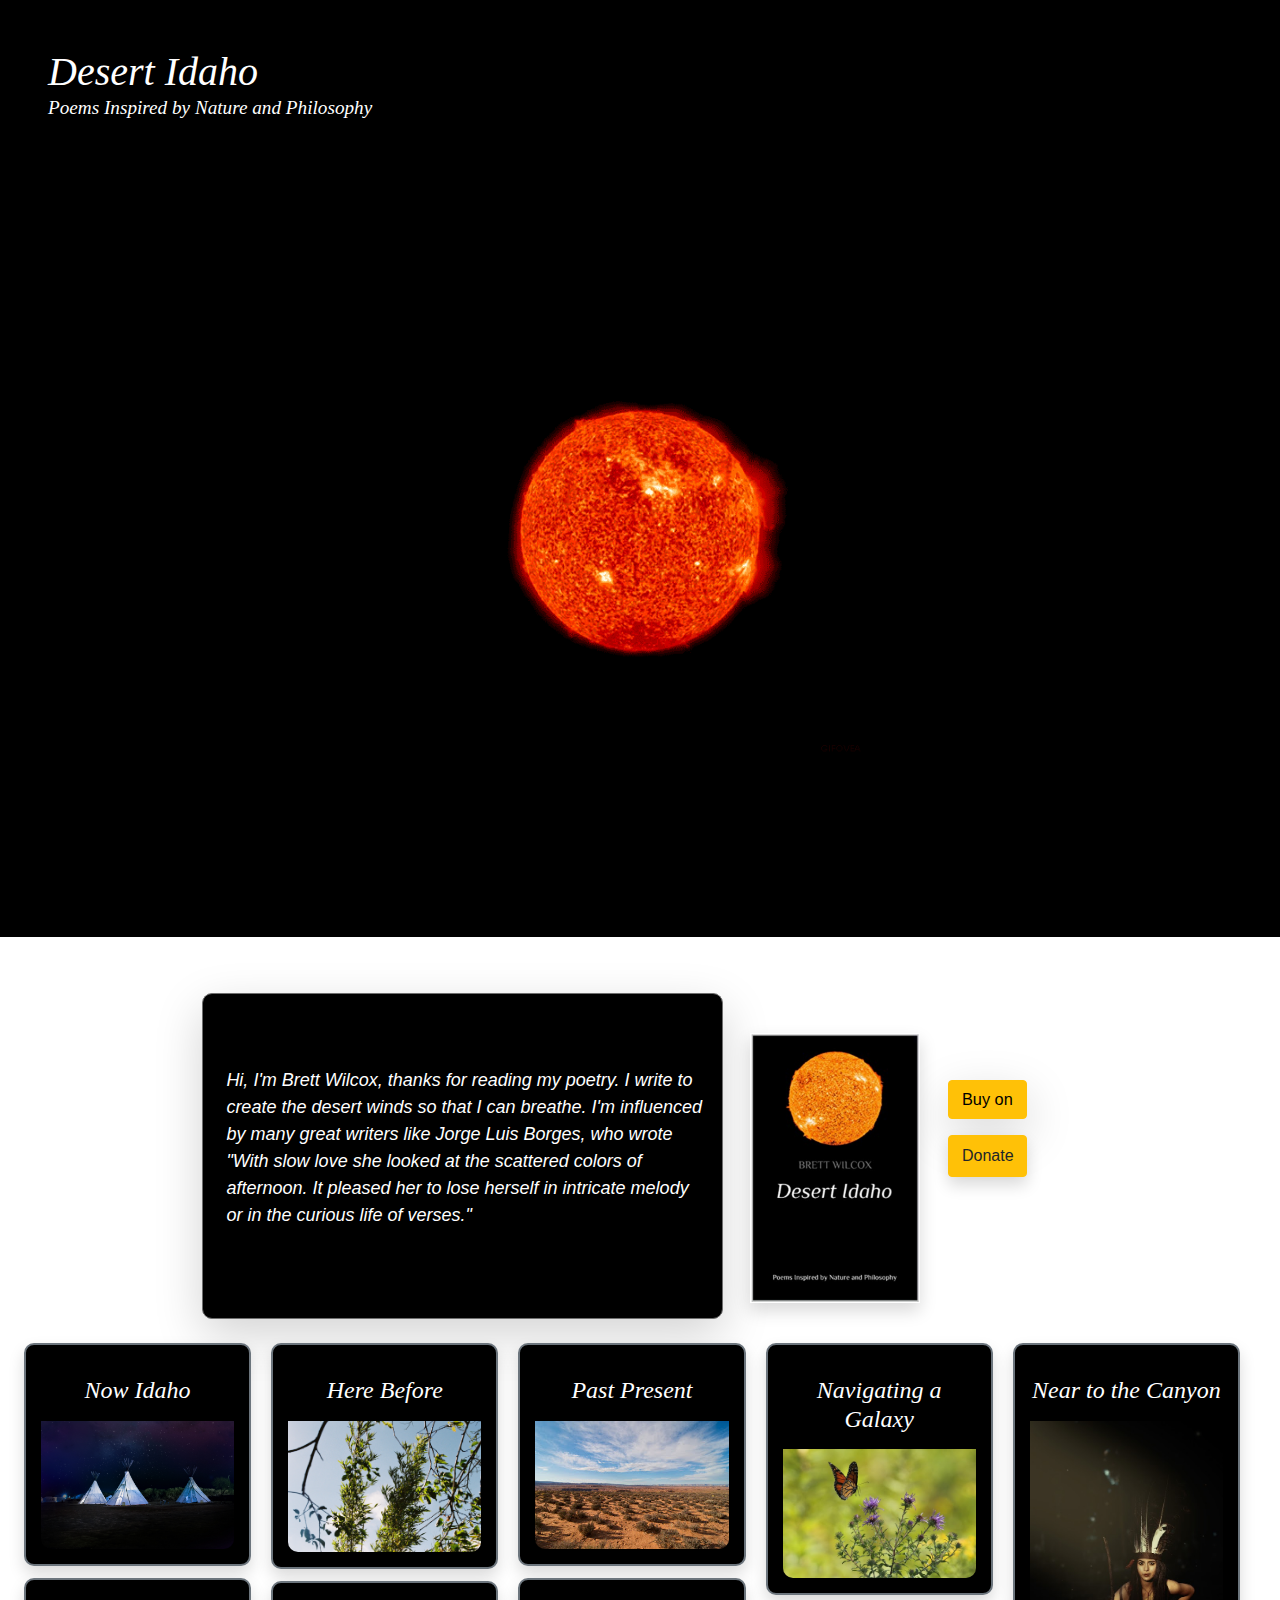
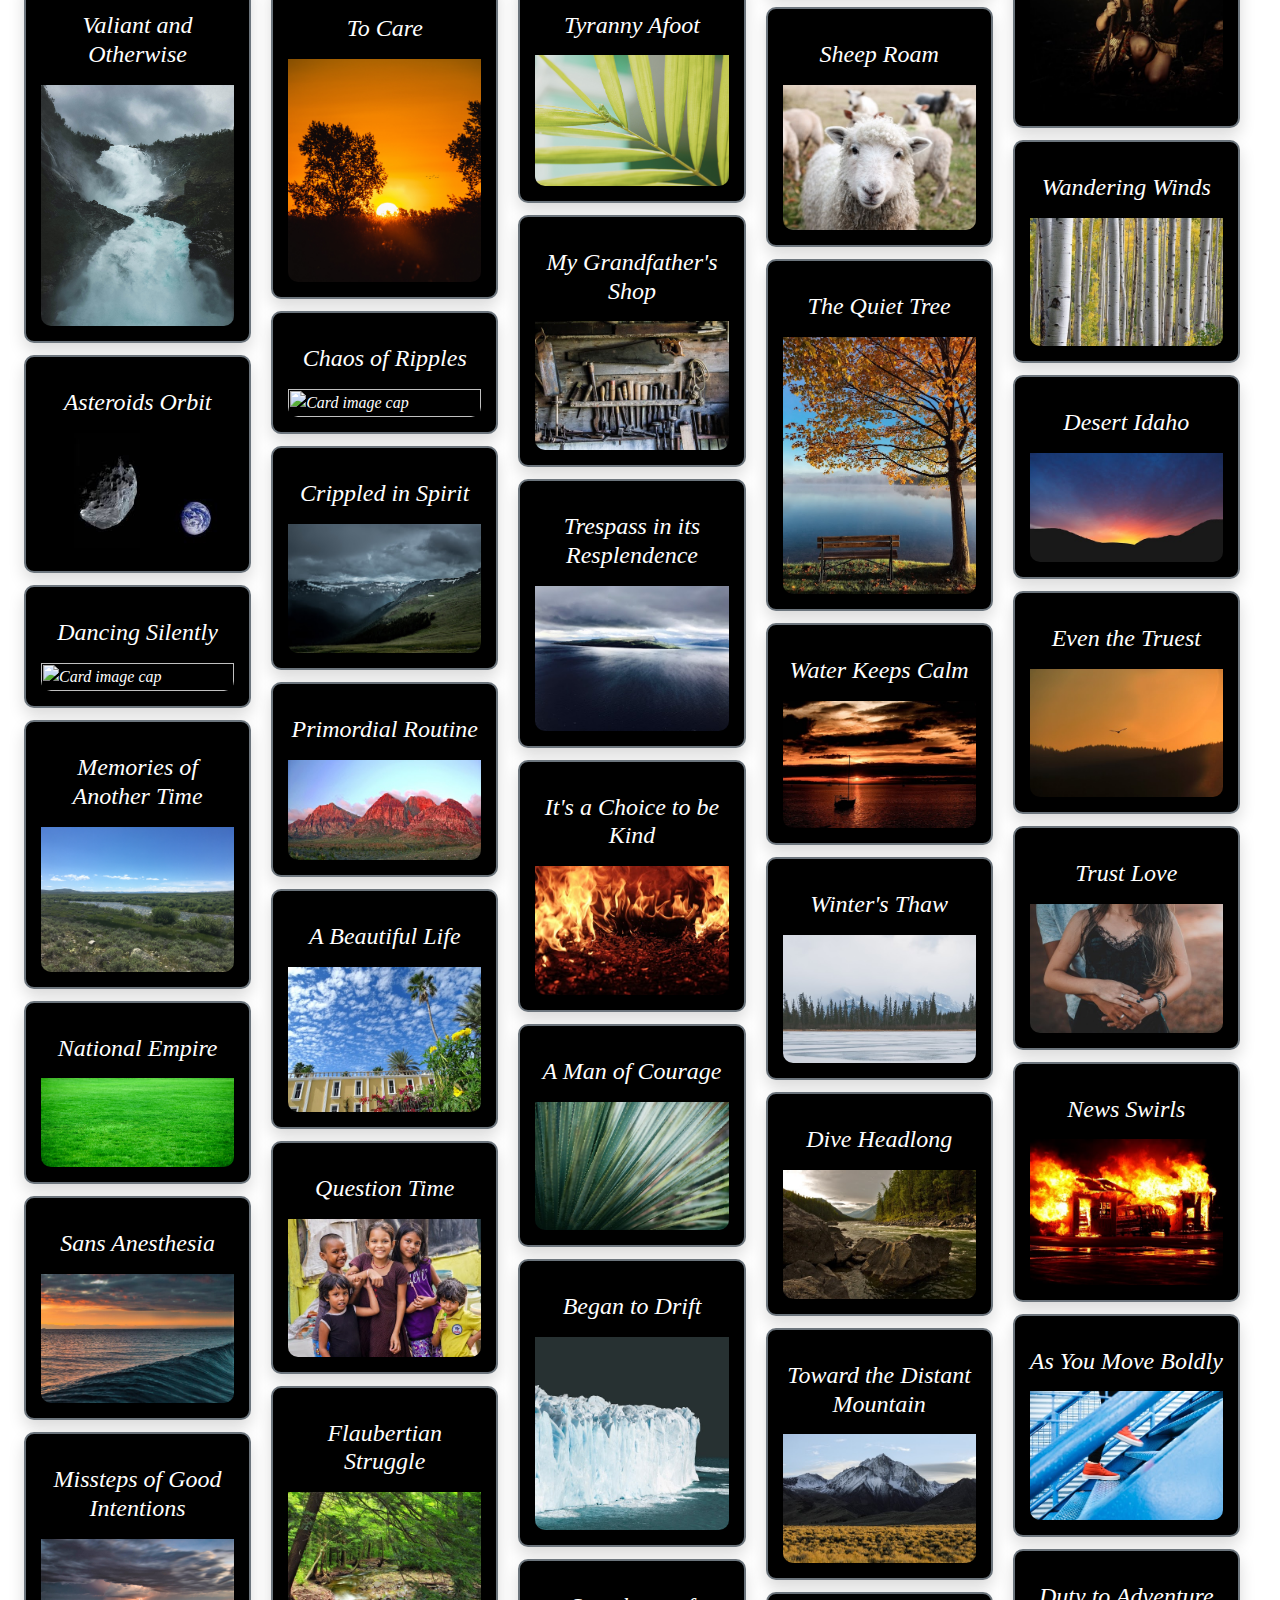
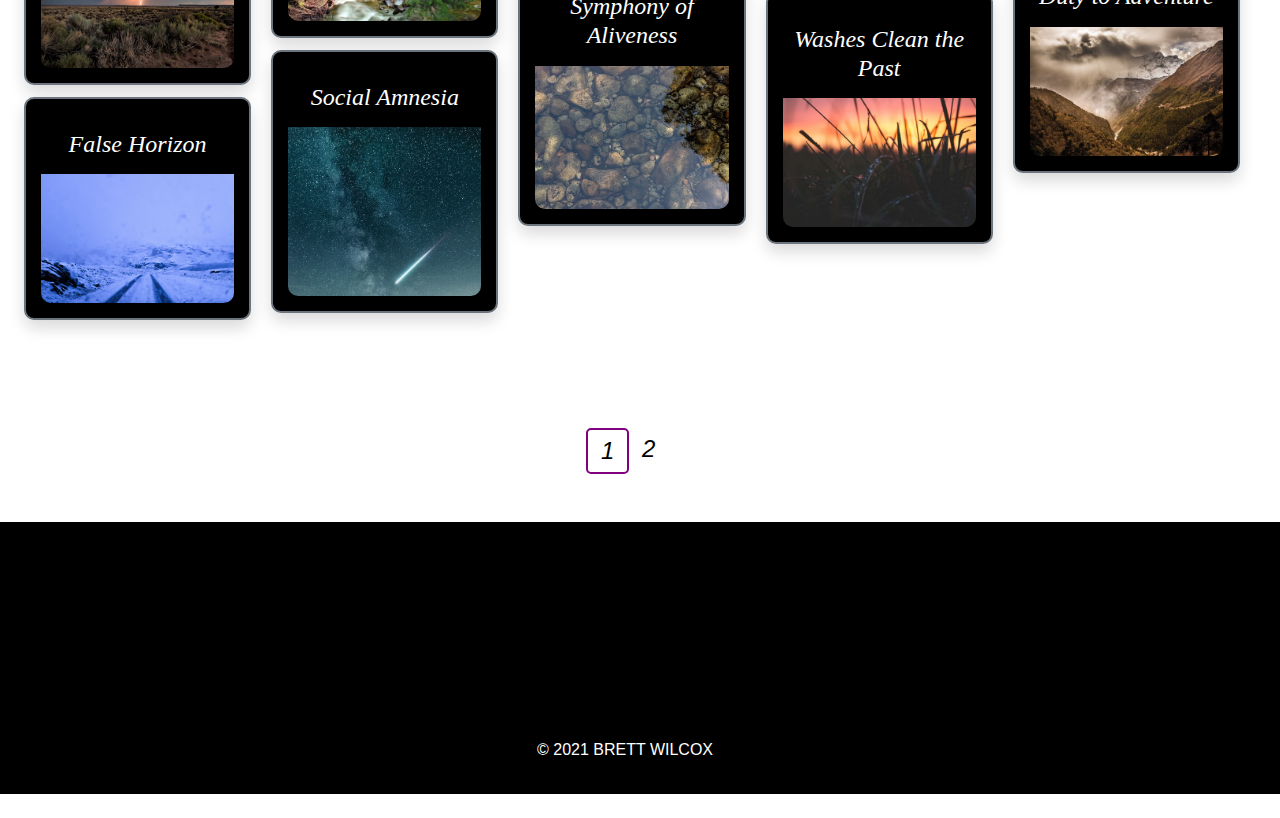
==== commit c85c79de: "change autoRotate meta" ====
--- a/index.html
+++ b/index.html
@@ -17,6 +17,7 @@
     <meta name="viewport" content="width=device-width, initial-scale=1.0">
     <meta http-equiv="X-UA-Compatible" content="ie=edge">
     <meta http-equiv="X-Content-Security-Policy: allow 'self'; img-src data">
+    <meta http-​equiv="ScreenOrientation" content="autoRotate:disabled">
     <title>Desert Idaho</title>
     <link href="https://fonts.googleapis.com/css?family=Cardo:400i" rel="stylesheet">
     <link rel="apple-touch-icon" sizes="180x180" href="/apple-touch-icon.png">
--- a/assets/css/style.css
+++ b/assets/css/style.css
@@ -224,7 +224,7 @@
 
   #down-arrow,
   .top-arrow {
-    margin: 23px 0px 0px 45vw !important;
+    margin: 43px 0px 0px 45vw !important;
     padding: 0px 0px 0px 0px !important;
     position: absolute !important;
   }
@@ -279,14 +279,12 @@
     background-color: black;
     margin: 0px 0px 0px 0px !important;
     padding: 0px 0px 20px 0px !important;
-    max-width: 100vw !important;
-    overflow-x: hidden !important;
   }
 
   div .parallax-img {
      background-image: url(../img/transparent-sun.png) !important;
-     background-position: 48% 30%;
-     background-size: 55%;
+     background-position: 48% 25%;
+     background-size: 75%;
      background-attachment: scroll;
   }
 
@@ -308,16 +306,10 @@
 
   #down-arrow,
   .top-arrow {
-    margin: 23px 0px 0px 43vw !important;
-    padding: 0px 0px 0px 0px !important;
-    position: absolute !important;
-  }
-
-  .page2downarrow {
-    margin: 40px 0px 0px 43vw !important;
-  }
-
-   .book {
+    display: none !important;
+  }
+
+  .book {
     padding-left: 0vw !important;
     margin: 4vw 0 3vh 9.5vw !important;
   }
